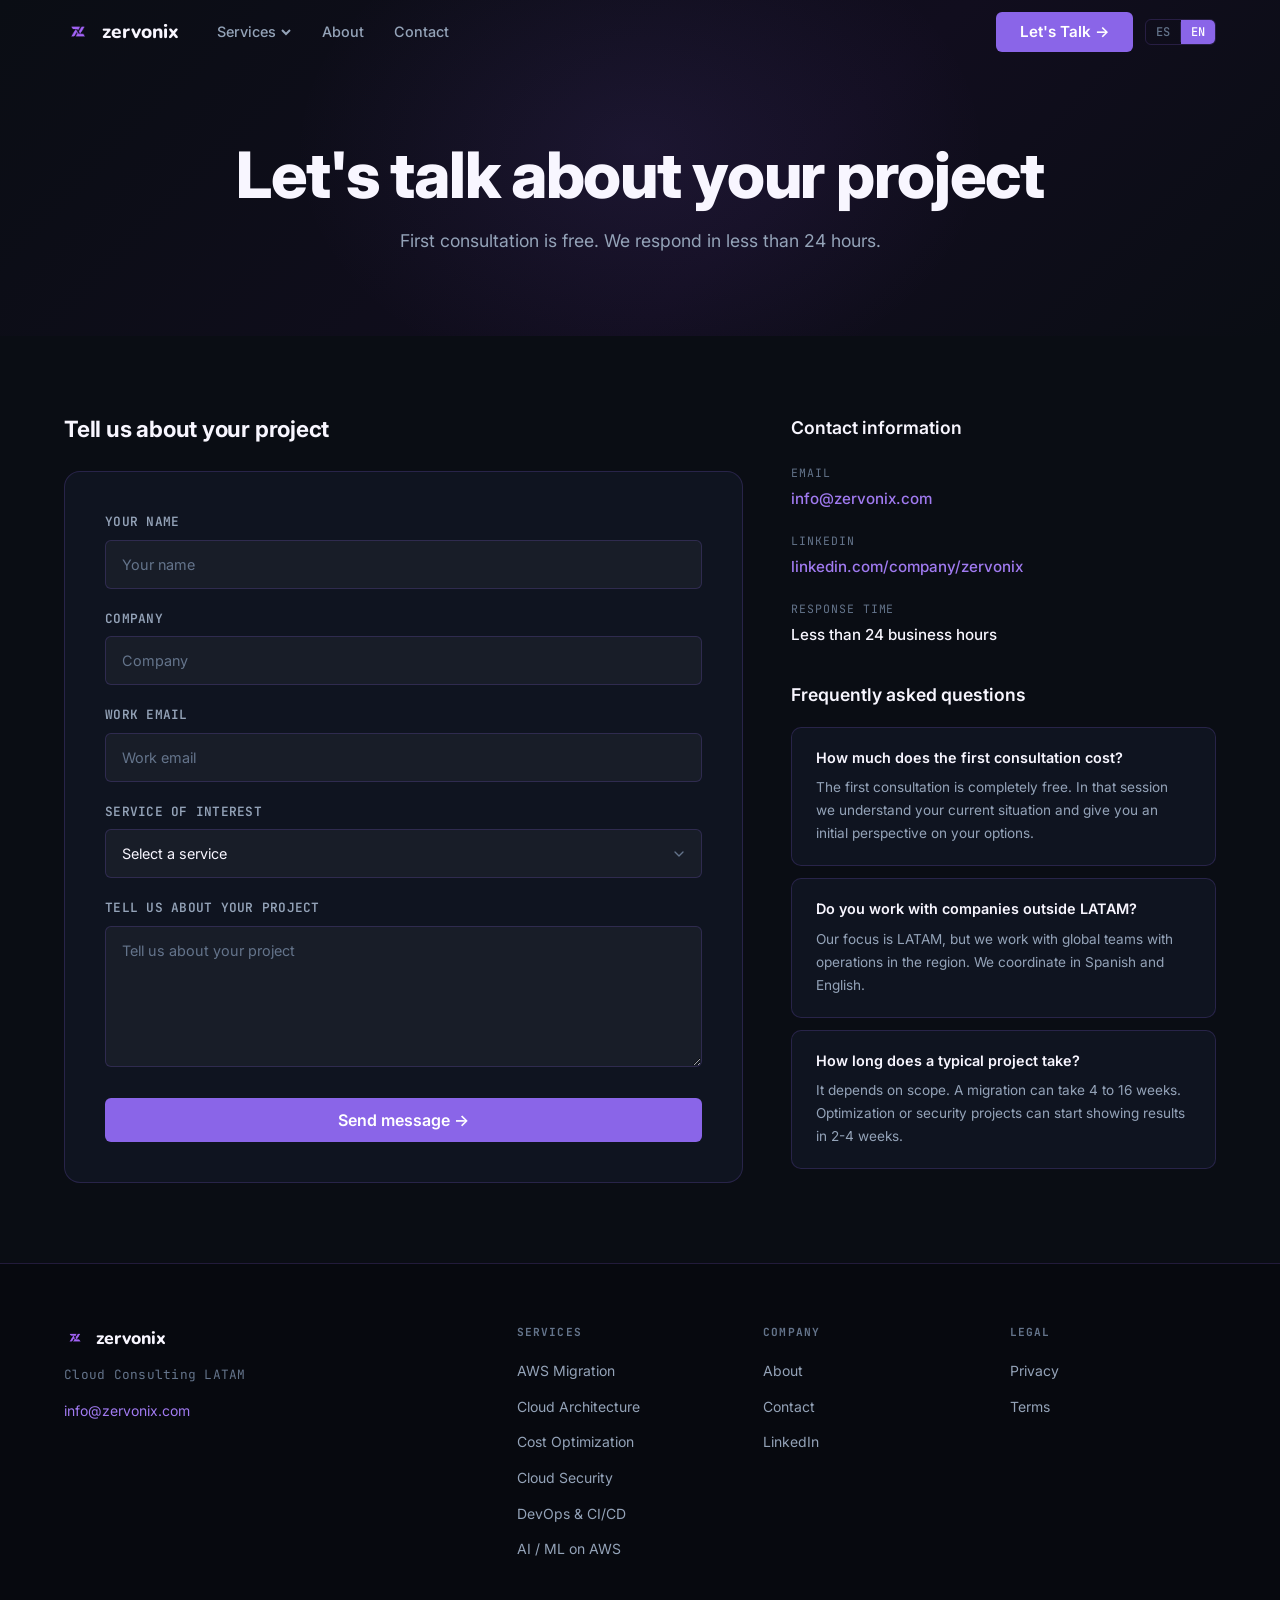
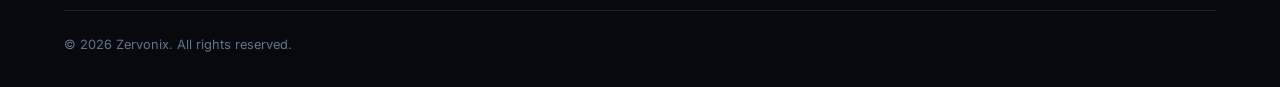
==== contacto.html @ 80748405 "feat: initial commit — Zervonix Website v1 Full static site for zervonix.com: - index.html: homepage" ====
<!DOCTYPE html>
<html lang="es">
<head>
  <meta charset="UTF-8">
  <meta name="viewport" content="width=device-width, initial-scale=1.0">
  <meta name="description" content="Contáctanos — Zervonix Cloud Consulting LATAM. Primera consulta sin costo.">
  <title>Contacto — Zervonix Cloud Consulting</title>
  <link rel="icon" href="assets/logo-icon.png" type="image/png">
  <link rel="preconnect" href="https://fonts.googleapis.com">
  <link rel="preconnect" href="https://fonts.gstatic.com" crossorigin>
  <link href="https://fonts.googleapis.com/css2?family=Inter:wght@400;500;600&family=Nunito:wght@700;800&family=JetBrains+Mono:wght@400;500&display=swap" rel="stylesheet">
  <link rel="stylesheet" href="css/styles.css">
  <link rel="stylesheet" href="css/components.css">
</head>
<body>

<!-- ============ NAV ============ -->
<nav class="nav" role="navigation" aria-label="Main navigation">
  <div class="nav__inner">
    <a href="index.html" class="nav__logo">
      <img src="assets/logo-mark.png" alt="Zervonix" width="28" height="28">
      <span style="font-family:'Nunito',sans-serif;font-weight:800">zervonix</span>
    </a>
    <ul class="nav__links" role="list">
      <li class="nav__dropdown">
        <button class="nav__link" id="nav-services-btn" aria-expanded="false" aria-haspopup="true">
          <span data-i18n="nav.services">Servicios</span>
          <svg width="12" height="12" viewBox="0 0 12 12" fill="none" stroke="currentColor" stroke-width="2"><polyline points="2,4 6,8 10,4"/></svg>
        </button>
        <div class="nav__dropdown-menu" role="menu">
          <a href="servicios/aws-migration.html" class="nav__dropdown-item nav__dropdown-item--active" role="menuitem" data-i18n="nav.migration">Migración AWS</a>
          <span class="nav__dropdown-item" role="menuitem"><span data-i18n="nav.architecture">Arquitectura Cloud</span><span class="soon" data-i18n="nav.coming_soon">(Próximamente)</span></span>
          <span class="nav__dropdown-item" role="menuitem"><span data-i18n="nav.costs">Optimización de Costos</span><span class="soon" data-i18n="nav.coming_soon">(Próximamente)</span></span>
          <span class="nav__dropdown-item" role="menuitem"><span data-i18n="nav.security">Seguridad Cloud</span><span class="soon" data-i18n="nav.coming_soon">(Próximamente)</span></span>
          <span class="nav__dropdown-item" role="menuitem"><span data-i18n="nav.devops">DevOps &amp; CI/CD</span><span class="soon" data-i18n="nav.coming_soon">(Próximamente)</span></span>
          <span class="nav__dropdown-item" role="menuitem"><span data-i18n="nav.aiml">AI / ML en AWS</span><span class="soon" data-i18n="nav.coming_soon">(Próximamente)</span></span>
        </div>
      </li>
      <li><a href="nosotros.html" class="nav__link" data-i18n="nav.about">Nosotros</a></li>
      <li><a href="contacto.html" class="nav__link" data-i18n="nav.contact">Contacto</a></li>
    </ul>
    <div class="nav__actions">
      <a href="contacto.html" class="btn btn--primary" data-i18n="nav.cta">Hablemos →</a>
      <div class="lang-toggle" role="group" aria-label="Language selector">
        <button class="lang-toggle__btn active" data-lang="es">ES</button>
        <span class="lang-toggle__sep" aria-hidden="true"></span>
        <button class="lang-toggle__btn" data-lang="en">EN</button>
      </div>
    </div>
    <button class="hamburger" id="hamburger" aria-label="Toggle menu" aria-expanded="false">
      <span></span><span></span><span></span>
    </button>
  </div>
</nav>
<div class="mobile-menu" id="mobile-menu">
  <a href="servicios/aws-migration.html" class="mobile-menu__link" data-i18n="nav.migration">Migración AWS</a>
  <a href="nosotros.html" class="mobile-menu__link" data-i18n="nav.about">Nosotros</a>
  <a href="contacto.html" class="mobile-menu__link" data-i18n="nav.contact">Contacto</a>
  <div class="mobile-menu__actions">
    <a href="contacto.html" class="btn btn--primary" style="text-align:center" data-i18n="nav.cta">Hablemos →</a>
    <div class="lang-toggle" style="justify-content:center">
      <button class="lang-toggle__btn active" data-lang="es">ES</button>
      <span class="lang-toggle__sep" aria-hidden="true"></span>
      <button class="lang-toggle__btn" data-lang="en">EN</button>
    </div>
  </div>
</div>

<!-- ============ PAGE HERO ============ -->
<section class="page-hero">
  <div class="container">
    <div class="page-hero__content">
      <h1 class="page-hero__title" data-i18n="contact.hero.title">Hablemos de tu proyecto</h1>
      <p class="page-hero__subtitle" data-i18n="contact.hero.subtitle">Primera consulta sin costo. Respondemos en menos de 24 horas.</p>
    </div>
  </div>
</section>

<!-- ============ CONTACT CONTENT ============ -->
<section class="section">
  <div class="container">
    <div class="contact-layout">

      <!-- LEFT: Form -->
      <div>
        <h2 style="margin-bottom:28px;font-size:1.4rem;color:var(--color-white)" data-i18n="contact.form.title">Cuéntanos sobre tu proyecto</h2>
        <div class="contact-form">
          <form
            id="contact-form"
            action="https://docs.google.com/forms/d/e/1FAIpQLSenU-XcBxEAwx9hCTE74_vYpG75WCn6eFGziW5wQEtTH52jBA/formResponse"
            method="POST"
            target="hidden_iframe"
          >
            <div class="form-group">
              <label class="form-label" for="f-name" data-i18n="contact.form.name">Tu nombre</label>
              <input
                class="form-input"
                type="text"
                id="f-name"
                name="entry.119848539"
                required
                data-i18n-placeholder="contact.form.name"
                placeholder="Tu nombre"
              >
            </div>
            <div class="form-group">
              <label class="form-label" for="f-company" data-i18n="contact.form.company">Empresa</label>
              <input
                class="form-input"
                type="text"
                id="f-company"
                name="entry.564967017"
                data-i18n-placeholder="contact.form.company"
                placeholder="Empresa"
              >
            </div>
            <div class="form-group">
              <label class="form-label" for="f-email" data-i18n="contact.form.email">Email corporativo</label>
              <input
                class="form-input"
                type="email"
                id="f-email"
                name="entry.685088315"
                required
                data-i18n-placeholder="contact.form.email"
                placeholder="Email corporativo"
              >
            </div>
            <div class="form-group">
              <label class="form-label" for="f-service" data-i18n="contact.form.service">Servicio de interés</label>
              <select class="form-select" id="f-service" name="entry.1010782603">
                <option value="" data-i18n="contact.form.service_default">Selecciona un servicio</option>
                <option value="Migración AWS" data-i18n="nav.migration">Migración AWS</option>
                <option value="Arquitectura Cloud" data-i18n="nav.architecture">Arquitectura Cloud</option>
                <option value="Optimización de Costos" data-i18n="nav.costs">Optimización de Costos</option>
                <option value="Seguridad Cloud" data-i18n="nav.security">Seguridad Cloud</option>
                <option value="DevOps &amp; CI/CD" data-i18n="nav.devops">DevOps &amp; CI/CD</option>
                <option value="AI / ML en AWS" data-i18n="nav.aiml">AI / ML en AWS</option>
              </select>
            </div>
            <div class="form-group">
              <label class="form-label" for="f-message" data-i18n="contact.form.message">Mensaje</label>
              <textarea
                class="form-textarea"
                id="f-message"
                name="entry.1548930549"
                rows="5"
                data-i18n-placeholder="contact.form.message"
                placeholder="Cuéntanos sobre tu proyecto"
              ></textarea>
            </div>
            <button type="submit" class="btn btn--primary form-submit" data-i18n="contact.form.submit">
              Enviar mensaje →
            </button>
          </form>
          <div class="form-success" id="form-success" data-i18n="contact.form.success">
            ¡Mensaje enviado! Te contactamos pronto.
          </div>
          <iframe name="hidden_iframe" style="display:none" title="Form submission target"></iframe>
        </div>
      </div>

      <!-- RIGHT: Info + FAQ -->
      <div class="contact-info">
        <div>
          <h3 style="font-size:1.1rem;color:var(--color-white);margin-bottom:24px" data-i18n="contact.info.title">Información de contacto</h3>
          <div class="contact-info__item">
            <span class="contact-info__label" data-i18n="contact.info.email_label">Email</span>
            <a href="mailto:info@zervonix.com" class="contact-info__value" style="color:var(--color-purple-bright)">info@zervonix.com</a>
          </div>
          <div class="contact-info__item" style="margin-top:20px">
            <span class="contact-info__label" data-i18n="contact.info.linkedin_label">LinkedIn</span>
            <a href="https://linkedin.com/company/zervonix" target="_blank" rel="noopener noreferrer" class="contact-info__value" style="color:var(--color-purple-bright)">linkedin.com/company/zervonix</a>
          </div>
          <div class="contact-info__item" style="margin-top:20px">
            <span class="contact-info__label" data-i18n="contact.info.hours_label">Tiempo de respuesta</span>
            <span class="contact-info__value" data-i18n="contact.info.hours_val">Menos de 24 horas hábiles</span>
          </div>
        </div>

        <!-- FAQ -->
        <div>
          <h3 style="font-size:1.1rem;color:var(--color-white);margin-bottom:20px" data-i18n="contact.faq.title">Preguntas frecuentes</h3>
          <div class="faq-list">
            <div class="faq-item">
              <div class="faq-item__q" data-i18n="contact.faq.q1">¿Cuánto cuesta la primera consulta?</div>
              <div class="faq-item__a" data-i18n="contact.faq.a1">La primera consulta es completamente sin costo. En esa sesión entendemos tu situación actual y te damos una perspectiva inicial de qué opciones tienes.</div>
            </div>
            <div class="faq-item">
              <div class="faq-item__q" data-i18n="contact.faq.q2">¿Trabajan con empresas fuera de LATAM?</div>
              <div class="faq-item__a" data-i18n="contact.faq.a2">Nuestro foco es LATAM, pero trabajamos con equipos globales que tienen operaciones en la región. Coordinamos en español e inglés.</div>
            </div>
            <div class="faq-item">
              <div class="faq-item__q" data-i18n="contact.faq.q3">¿Cuánto dura un proyecto típico?</div>
              <div class="faq-item__a" data-i18n="contact.faq.a3">Depende del alcance. Una migración puede durar de 4 a 16 semanas. Proyectos de optimización o seguridad pueden comenzar a mostrar resultados en 2-4 semanas.</div>
            </div>
          </div>
        </div>
      </div>

    </div>
  </div>
</section>

<!-- ============ FOOTER ============ -->
<footer class="footer">
  <div class="container">
    <div class="footer__inner">
      <div>
        <div class="footer__brand-logo">
          <img src="assets/logo-mark.png" alt="Zervonix" width="24" height="24">
          <span style="font-family:'Nunito',sans-serif;font-weight:800">zervonix</span>
        </div>
        <p class="footer__tagline" data-i18n="footer.tagline">Cloud Consulting LATAM</p>
        <a href="mailto:info@zervonix.com" class="footer__email">info@zervonix.com</a>
      </div>
      <div>
        <div class="footer__col-title" data-i18n="footer.services_col">Servicios</div>
        <ul class="footer__links">
          <li><a href="servicios/aws-migration.html" class="footer__link" data-i18n="nav.migration">Migración AWS</a></li>
          <li><a href="contacto.html" class="footer__link" data-i18n="nav.architecture">Arquitectura Cloud</a></li>
          <li><a href="contacto.html" class="footer__link" data-i18n="nav.costs">Optimización de Costos</a></li>
          <li><a href="contacto.html" class="footer__link" data-i18n="nav.security">Seguridad Cloud</a></li>
          <li><a href="contacto.html" class="footer__link" data-i18n="nav.devops">DevOps &amp; CI/CD</a></li>
          <li><a href="contacto.html" class="footer__link" data-i18n="nav.aiml">AI / ML en AWS</a></li>
        </ul>
      </div>
      <div>
        <div class="footer__col-title" data-i18n="footer.company_col">Compañía</div>
        <ul class="footer__links">
          <li><a href="nosotros.html" class="footer__link" data-i18n="footer.about">Nosotros</a></li>
          <li><a href="contacto.html" class="footer__link" data-i18n="footer.contact">Contacto</a></li>
          <li><a href="https://linkedin.com/company/zervonix" class="footer__link" target="_blank" rel="noopener noreferrer" data-i18n="footer.linkedin">LinkedIn</a></li>
        </ul>
      </div>
      <div>
        <div class="footer__col-title" data-i18n="footer.legal_col">Legal</div>
        <ul class="footer__links">
          <li><a href="#" class="footer__link" data-i18n="footer.privacy">Privacidad</a></li>
          <li><a href="#" class="footer__link" data-i18n="footer.terms">Términos</a></li>
        </ul>
      </div>
    </div>
    <div class="footer__bottom">
      <span class="footer__copyright" data-i18n="footer.copyright">© 2026 Zervonix. Todos los derechos reservados.</span>
    </div>
  </div>
</footer>

<script src="js/main.js"></script>
</body>
</html>
---- css/styles.css ----
/* ============================================================
   ZERVONIX — Design System
   styles.css: Variables, reset, base typography, layout utilities
   ============================================================ */

/* ============================================================
   CSS CUSTOM PROPERTIES
   ============================================================ */
:root {
  /* Colors */
  --color-bg:           #0a0d14;
  --color-bg-elevated:  #0d1117;
  --color-bg-card:      #0f1420;
  --color-purple:       #8A65E8;
  --color-purple-bright:#A07AF0;
  --color-purple-dark:  #7250D4;
  --color-aws:          #FF9900;
  --color-white:        #F8F6FF;
  --color-text-secondary: #94a3b8;
  --color-text-muted:   #64748b;
  --color-border:       rgba(138, 101, 232, 0.2);

  /* Typography */
  --font-sans:  'Inter', system-ui, -apple-system, sans-serif;
  --font-brand: 'Nunito', sans-serif;
  --font-mono:  'JetBrains Mono', 'Fira Code', monospace;

  /* Spacing */
  --container-max: 1200px;
  --container-pad: 24px;
  --section-py-desktop: 80px;
  --section-py-mobile:  48px;
  --card-gap: 20px;

  /* Transitions */
  --transition-fast: 0.15s ease;
  --transition-base: 0.2s ease;
  --transition-slow: 0.3s ease;

  /* Radii */
  --radius-sm:  6px;
  --radius-md:  10px;
  --radius-lg:  12px;
  --radius-xl:  16px;
}

/* ============================================================
   RESET
   ============================================================ */
*, *::before, *::after {
  box-sizing: border-box;
  margin: 0;
  padding: 0;
}

html {
  scroll-behavior: smooth;
  -webkit-text-size-adjust: 100%;
}

body {
  font-family: var(--font-sans);
  background-color: var(--color-bg);
  color: var(--color-white);
  line-height: 1.6;
  -webkit-font-smoothing: antialiased;
  -moz-osx-font-smoothing: grayscale;
}

img, picture, video, canvas, svg {
  display: block;
  max-width: 100%;
}

input, button, textarea, select {
  font: inherit;
}

p, h1, h2, h3, h4, h5, h6 {
  overflow-wrap: break-word;
}

a {
  color: inherit;
  text-decoration: none;
}

ul, ol {
  list-style: none;
}

button {
  cursor: pointer;
  border: none;
  background: none;
}

/* ============================================================
   BASE TYPOGRAPHY
   ============================================================ */
h1 {
  font-size: clamp(2.5rem, 5vw, 4rem);
  font-weight: 800;
  line-height: 1.1;
  letter-spacing: -0.02em;
}

h2 {
  font-size: clamp(1.75rem, 3vw, 2.5rem);
  font-weight: 700;
  line-height: 1.2;
  letter-spacing: -0.01em;
}

h3 {
  font-size: 1.25rem;
  font-weight: 600;
  line-height: 1.35;
}

h4 {
  font-size: 1.05rem;
  font-weight: 600;
  line-height: 1.4;
}

p {
  line-height: 1.7;
  color: var(--color-text-secondary);
}

code, pre {
  font-family: var(--font-mono);
  font-size: 0.875em;
}

/* ============================================================
   LAYOUT UTILITIES
   ============================================================ */
.container {
  max-width: var(--container-max);
  margin: 0 auto;
  padding: 0 var(--container-pad);
  width: 100%;
}

.section {
  padding: var(--section-py-desktop) 0;
}

.section--elevated {
  background-color: var(--color-bg-elevated);
}

.section__header {
  text-align: center;
  margin-bottom: 48px;
}

.section__title {
  color: var(--color-white);
  margin-bottom: 12px;
}

.section__subtitle {
  color: var(--color-text-secondary);
  font-size: 1.05rem;
  max-width: 540px;
  margin: 0 auto;
}

/* ============================================================
   BUTTONS
   ============================================================ */
.btn {
  display: inline-flex;
  align-items: center;
  justify-content: center;
  gap: 8px;
  padding: 12px 24px;
  border-radius: var(--radius-sm);
  font-weight: 600;
  font-size: 0.95rem;
  cursor: pointer;
  border: none;
  transition: all var(--transition-base);
  text-decoration: none;
  white-space: nowrap;
  line-height: 1;
}

.btn--primary {
  background: var(--color-purple);
  color: #ffffff;
}

.btn--primary:hover {
  background: var(--color-purple-bright);
  transform: translateY(-2px);
  box-shadow: 0 8px 24px rgba(138, 101, 232, 0.35);
}

.btn--primary:active {
  transform: translateY(0);
  background: var(--color-purple-dark);
}

.btn--outline {
  background: transparent;
  color: var(--color-purple-bright);
  border: 1.5px solid var(--color-purple);
}

.btn--outline:hover {
  background: rgba(138, 101, 232, 0.12);
  border-color: var(--color-purple-bright);
}

.btn--large {
  padding: 16px 32px;
  font-size: 1rem;
  border-radius: 8px;
}

/* ============================================================
   BADGES / PILLS
   ============================================================ */
.badge {
  display: inline-flex;
  align-items: center;
  gap: 6px;
  padding: 6px 14px;
  border-radius: 100px;
  font-family: var(--font-mono);
  font-size: 0.78rem;
  font-weight: 500;
  letter-spacing: 0.04em;
  border: 1px solid var(--color-border);
  color: var(--color-purple-bright);
  background: rgba(138, 101, 232, 0.08);
}

.badge--aws {
  border-color: rgba(255, 153, 0, 0.4);
  color: var(--color-aws);
  background: rgba(255, 153, 0, 0.08);
}

/* ============================================================
   RESPONSIVE BASE
   ============================================================ */
@media (max-width: 640px) {
  :root {
    --section-py-desktop: 48px;
    --container-pad: 16px;
  }

  .section__header {
    margin-bottom: 32px;
  }
}
---- css/components.css ----
/* ============================================================
   ZERVONIX — Components
   components.css: Nav, Hero, Stats, Cards, Footer, etc.
   ============================================================ */

/* ============================================================
   NAV
   ============================================================ */
.nav {
  position: fixed;
  top: 0;
  left: 0;
  right: 0;
  z-index: 100;
  height: 64px;
  display: flex;
  align-items: center;
  transition: background var(--transition-slow), box-shadow var(--transition-slow);
}

.nav.nav--scrolled {
  background: rgba(10, 13, 20, 0.92);
  backdrop-filter: blur(12px);
  -webkit-backdrop-filter: blur(12px);
  box-shadow: 0 1px 0 rgba(138, 101, 232, 0.15);
}

.nav__inner {
  max-width: var(--container-max);
  margin: 0 auto;
  padding: 0 var(--container-pad);
  width: 100%;
  display: flex;
  align-items: center;
  gap: 8px;
}

.nav__logo {
  display: flex;
  align-items: center;
  gap: 10px;
  font-family: var(--font-brand);
  font-weight: 800;
  font-size: 1.2rem;
  color: var(--color-white);
  text-decoration: none;
  flex-shrink: 0;
  margin-right: 16px;
}

.nav__logo img {
  width: 28px;
  height: 28px;
  object-fit: contain;
}

.nav__links {
  display: flex;
  align-items: center;
  gap: 2px;
  list-style: none;
  margin: 0;
  padding: 0;
}

.nav__link {
  display: flex;
  align-items: center;
  gap: 4px;
  padding: 8px 14px;
  border-radius: var(--radius-sm);
  color: var(--color-text-secondary);
  font-size: 0.9rem;
  font-weight: 500;
  transition: color var(--transition-fast), background var(--transition-fast);
  cursor: pointer;
  background: none;
  border: none;
  font-family: var(--font-sans);
  white-space: nowrap;
}

.nav__link:hover {
  color: var(--color-white);
  background: rgba(255, 255, 255, 0.05);
}

.nav__actions {
  display: flex;
  align-items: center;
  gap: 12px;
  margin-left: auto;
}

/* Dropdown */
.nav__dropdown {
  position: relative;
}

.nav__dropdown-menu {
  position: absolute;
  top: calc(100% + 8px);
  left: 0;
  background: #131929;
  border: 1px solid var(--color-border);
  border-radius: var(--radius-md);
  padding: 6px;
  min-width: 230px;
  opacity: 0;
  visibility: hidden;
  transform: translateY(-8px);
  transition: all var(--transition-base);
  box-shadow: 0 16px 48px rgba(0, 0, 0, 0.5);
  z-index: 10;
}

.nav__dropdown.open .nav__dropdown-menu {
  opacity: 1;
  visibility: visible;
  transform: translateY(0);
}

.nav__dropdown-item {
  display: flex;
  align-items: center;
  justify-content: space-between;
  padding: 10px 12px;
  border-radius: var(--radius-sm);
  font-size: 0.875rem;
  color: var(--color-text-secondary);
  transition: all var(--transition-fast);
  text-decoration: none;
  cursor: default;
}

a.nav__dropdown-item {
  cursor: pointer;
}

a.nav__dropdown-item:hover,
.nav__dropdown-item.nav__dropdown-item--active {
  background: rgba(138, 101, 232, 0.1);
  color: var(--color-white);
}

.nav__dropdown-item .soon {
  font-size: 0.68rem;
  color: var(--color-text-muted);
  font-family: var(--font-mono);
  background: rgba(255, 255, 255, 0.05);
  padding: 2px 6px;
  border-radius: 4px;
  flex-shrink: 0;
}

/* Lang toggle */
.lang-toggle {
  display: flex;
  align-items: center;
  border: 1px solid var(--color-border);
  border-radius: var(--radius-sm);
  overflow: hidden;
  flex-shrink: 0;
}

.lang-toggle__btn {
  padding: 6px 10px;
  background: none;
  border: none;
  color: var(--color-text-muted);
  cursor: pointer;
  font-family: var(--font-mono);
  font-size: 0.75rem;
  font-weight: 500;
  transition: all var(--transition-fast);
  line-height: 1;
}

.lang-toggle__btn.active {
  background: var(--color-purple);
  color: #ffffff;
}

.lang-toggle__btn:not(.active):hover {
  color: var(--color-white);
  background: rgba(138, 101, 232, 0.1);
}

.lang-toggle__sep {
  width: 1px;
  height: 20px;
  background: var(--color-border);
  flex-shrink: 0;
}

/* Hamburger */
.hamburger {
  display: none;
  flex-direction: column;
  gap: 5px;
  background: none;
  border: none;
  cursor: pointer;
  padding: 8px;
  margin-left: auto;
}

.hamburger span {
  display: block;
  width: 22px;
  height: 2px;
  background: var(--color-white);
  border-radius: 2px;
  transition: all 0.25s ease;
  transform-origin: center;
}

.hamburger.open span:nth-child(1) { transform: translateY(7px) rotate(45deg); }
.hamburger.open span:nth-child(2) { opacity: 0; transform: scaleX(0); }
.hamburger.open span:nth-child(3) { transform: translateY(-7px) rotate(-45deg); }

/* Mobile menu */
.mobile-menu {
  display: none;
  position: fixed;
  top: 64px;
  left: 0;
  right: 0;
  background: rgba(10, 13, 20, 0.97);
  backdrop-filter: blur(16px);
  -webkit-backdrop-filter: blur(16px);
  padding: 16px 24px 32px;
  border-bottom: 1px solid var(--color-border);
  z-index: 99;
  flex-direction: column;
  gap: 2px;
}

.mobile-menu.open {
  display: flex;
}

.mobile-menu__link {
  display: block;
  padding: 14px 8px;
  color: var(--color-text-secondary);
  font-size: 1rem;
  font-weight: 500;
  border-bottom: 1px solid rgba(138, 101, 232, 0.08);
  transition: color var(--transition-fast);
  text-decoration: none;
}

.mobile-menu__link:last-of-type {
  border-bottom: none;
}

.mobile-menu__link:hover {
  color: var(--color-white);
}

.mobile-menu__actions {
  display: flex;
  flex-direction: column;
  gap: 12px;
  margin-top: 16px;
}

@media (max-width: 900px) {
  .nav__links { display: none; }
  .nav__actions .btn { display: none; }
  .nav__actions .lang-toggle { display: none; }
  .hamburger { display: flex; }
}

/* ============================================================
   HERO
   ============================================================ */
.hero {
  min-height: 100vh;
  display: flex;
  align-items: center;
  background: linear-gradient(135deg, #0a0d14 0%, #110d1e 60%, #0a0d14 100%);
  position: relative;
  overflow: hidden;
  padding: 120px 0 80px;
}

.hero::before {
  content: '';
  position: absolute;
  top: -20%;
  right: -5%;
  width: 640px;
  height: 640px;
  background: radial-gradient(circle, rgba(138, 101, 232, 0.12) 0%, transparent 70%);
  pointer-events: none;
}

.hero::after {
  content: '';
  position: absolute;
  bottom: -10%;
  left: 10%;
  width: 400px;
  height: 400px;
  background: radial-gradient(circle, rgba(138, 101, 232, 0.06) 0%, transparent 70%);
  pointer-events: none;
}

.hero__content {
  max-width: 720px;
  position: relative;
  z-index: 1;
}

.hero__badge {
  margin-bottom: 24px;
}

.hero__title {
  margin-bottom: 16px;
  background: linear-gradient(135deg, #ffffff 0%, #c4b5fd 100%);
  -webkit-background-clip: text;
  -webkit-text-fill-color: transparent;
  background-clip: text;
}

.hero__subtitle {
  font-size: 1.3rem;
  color: var(--color-purple-bright);
  font-weight: 500;
  margin-bottom: 16px;
  line-height: 1.4;
}

.hero__desc {
  font-size: 1.05rem;
  color: var(--color-text-secondary);
  margin-bottom: 40px;
  max-width: 580px;
  line-height: 1.8;
}

.hero__actions {
  display: flex;
  gap: 14px;
  flex-wrap: wrap;
  align-items: center;
}

/* ============================================================
   STATS BAR
   ============================================================ */
.stats-bar {
  background: var(--color-bg-elevated);
  border-top: 1px solid var(--color-border);
  border-bottom: 1px solid var(--color-border);
  padding: 40px 0;
}

.stats-bar__grid {
  display: grid;
  grid-template-columns: repeat(4, 1fr);
}

.stats-bar__item {
  text-align: center;
  padding: 16px 24px;
  border-right: 1px solid var(--color-border);
}

.stats-bar__item:last-child {
  border-right: none;
}

.stats-bar__value {
  font-size: 2.5rem;
  font-weight: 800;
  color: var(--color-purple-bright);
  line-height: 1;
  margin-bottom: 8px;
  font-family: var(--font-brand);
}

.stats-bar__label {
  font-size: 0.82rem;
  color: var(--color-text-muted);
  font-weight: 500;
  letter-spacing: 0.03em;
  text-transform: uppercase;
}

@media (max-width: 640px) {
  .stats-bar__grid {
    grid-template-columns: repeat(2, 1fr);
  }
  .stats-bar__item:nth-child(2) { border-right: none; }
  .stats-bar__item:nth-child(3) { border-top: 1px solid var(--color-border); }
  .stats-bar__item:nth-child(4) { border-top: 1px solid var(--color-border); border-right: none; }
}

/* ============================================================
   CHALLENGE PANEL
   ============================================================ */
.challenge__grid {
  display: grid;
  grid-template-columns: 1fr 1fr;
  gap: 12px;
  margin-bottom: 24px;
}

.challenge__option {
  display: flex;
  align-items: center;
  gap: 12px;
  padding: 16px 20px;
  border-radius: var(--radius-md);
  border: 1px solid var(--color-border);
  background: var(--color-bg-card);
  cursor: pointer;
  transition: all var(--transition-base);
  font-size: 0.9rem;
  color: var(--color-text-secondary);
  user-select: none;
  -webkit-user-select: none;
}

.challenge__option:hover {
  border-color: rgba(138, 101, 232, 0.45);
  color: var(--color-white);
  background: rgba(138, 101, 232, 0.06);
}

.challenge__option.active {
  border-color: var(--color-purple);
  background: rgba(138, 101, 232, 0.12);
  color: var(--color-white);
  box-shadow: 0 0 0 1px rgba(138, 101, 232, 0.25);
}

.challenge__option-icon {
  font-size: 1.4rem;
  flex-shrink: 0;
  line-height: 1;
}

.challenge__description {
  background: var(--color-bg-card);
  border: 1px solid var(--color-border);
  border-radius: var(--radius-lg);
  padding: 28px 32px;
  min-height: 96px;
  transition: all var(--transition-slow);
  animation: fadeIn 0.25s ease;
}

.challenge__description p {
  color: var(--color-text-secondary);
  line-height: 1.8;
  margin-bottom: 16px;
  font-size: 0.95rem;
}

.challenge__description a {
  color: var(--color-purple-bright);
  font-weight: 600;
  font-size: 0.9rem;
  transition: color var(--transition-fast);
}

.challenge__description a:hover {
  color: var(--color-white);
  text-decoration: underline;
}

@keyframes fadeIn {
  from { opacity: 0; transform: translateY(4px); }
  to   { opacity: 1; transform: translateY(0); }
}

@media (max-width: 640px) {
  .challenge__grid { grid-template-columns: 1fr; }
  .challenge__description { padding: 20px; }
}

/* ============================================================
   SERVICE CARDS
   ============================================================ */
.services__grid {
  display: grid;
  grid-template-columns: repeat(3, 1fr);
  gap: var(--card-gap);
}

.service-card {
  background: var(--color-bg-card);
  border: 1px solid var(--color-border);
  border-radius: var(--radius-lg);
  padding: 28px;
  transition: all var(--transition-base);
  display: flex;
  flex-direction: column;
}

.service-card:hover {
  border-color: rgba(138, 101, 232, 0.45);
  transform: translateY(-4px);
  box-shadow: 0 12px 32px rgba(0, 0, 0, 0.35);
}

.service-card__icon {
  font-size: 2rem;
  margin-bottom: 16px;
  line-height: 1;
}

.service-card__title {
  font-size: 1.05rem;
  font-weight: 700;
  color: var(--color-white);
  margin-bottom: 8px;
}

.service-card__desc {
  font-size: 0.875rem;
  color: var(--color-text-secondary);
  line-height: 1.7;
  flex: 1;
  margin-bottom: 20px;
}

.service-card__link {
  font-size: 0.875rem;
  color: var(--color-purple-bright);
  font-weight: 600;
  display: inline-flex;
  align-items: center;
  gap: 4px;
  transition: gap var(--transition-fast), color var(--transition-fast);
  text-decoration: none;
}

.service-card:hover .service-card__link {
  gap: 8px;
}

.service-card--coming-soon {
  opacity: 0.6;
  pointer-events: none;
}

.service-card--coming-soon .service-card__link {
  color: var(--color-text-muted);
  cursor: default;
}

@media (max-width: 900px) {
  .services__grid { grid-template-columns: repeat(2, 1fr); }
}
@media (max-width: 640px) {
  .services__grid { grid-template-columns: 1fr; }
}

/* ============================================================
   AWS PARTNER
   ============================================================ */
.aws-partner {
  background: var(--color-bg-elevated);
  border-top: 1px solid var(--color-border);
  border-bottom: 1px solid var(--color-border);
}

.aws-partner__inner {
  display: flex;
  align-items: center;
  gap: 48px;
}

.aws-partner__badge {
  flex-shrink: 0;
  width: 120px;
  height: 120px;
  border: 2px solid rgba(255, 153, 0, 0.4);
  border-radius: var(--radius-lg);
  background: rgba(255, 153, 0, 0.06);
  display: flex;
  flex-direction: column;
  align-items: center;
  justify-content: center;
  gap: 6px;
  padding: 16px;
}

.aws-partner__badge-logo {
  font-size: 1.6rem;
  font-weight: 900;
  color: var(--color-aws);
  font-family: var(--font-brand);
  letter-spacing: -0.02em;
  line-height: 1;
}

.aws-partner__badge-sub {
  font-size: 0.6rem;
  color: var(--color-aws);
  font-family: var(--font-mono);
  text-align: center;
  line-height: 1.4;
  opacity: 0.85;
  text-transform: uppercase;
  letter-spacing: 0.04em;
}

.aws-partner__content h2 {
  color: var(--color-white);
  margin-bottom: 12px;
}

.aws-partner__content p {
  max-width: 520px;
  font-size: 0.95rem;
}

.aws-partner__certs {
  display: flex;
  flex-wrap: wrap;
  gap: 8px;
  margin-top: 20px;
}

.aws-cert-badge {
  display: inline-flex;
  align-items: center;
  gap: 6px;
  padding: 5px 12px;
  border-radius: var(--radius-sm);
  font-size: 0.78rem;
  font-family: var(--font-mono);
  color: var(--color-aws);
  background: rgba(255, 153, 0, 0.08);
  border: 1px solid rgba(255, 153, 0, 0.25);
}

@media (max-width: 640px) {
  .aws-partner__inner { flex-direction: column; align-items: flex-start; gap: 24px; }
  .aws-partner__badge { width: 80px; height: 80px; }
  .aws-partner__badge-logo { font-size: 1.2rem; }
}

/* ============================================================
   WHY ZERVONIX
   ============================================================ */
.why__grid {
  display: grid;
  grid-template-columns: repeat(3, 1fr);
  gap: 24px;
}

.why__item {
  padding: 32px;
  background: var(--color-bg-card);
  border: 1px solid var(--color-border);
  border-radius: var(--radius-lg);
  transition: border-color var(--transition-base);
}

.why__item:hover {
  border-color: rgba(138, 101, 232, 0.4);
}

.why__item-number {
  font-size: 0.7rem;
  font-family: var(--font-mono);
  color: var(--color-purple);
  font-weight: 700;
  letter-spacing: 0.1em;
  margin-bottom: 16px;
}

.why__item-title {
  font-size: 1.15rem;
  font-weight: 700;
  color: var(--color-white);
  margin-bottom: 10px;
}

.why__item-desc {
  font-size: 0.875rem;
  color: var(--color-text-secondary);
  line-height: 1.8;
}

@media (max-width: 900px) {
  .why__grid { grid-template-columns: 1fr; gap: 16px; }
  .why__item { padding: 24px; }
}

/* ============================================================
   TEAM CARDS
   ============================================================ */
.team__grid {
  display: grid;
  grid-template-columns: repeat(5, 1fr);
  gap: 16px;
}

.team-card {
  background: var(--color-bg-card);
  border: 1px solid var(--color-border);
  border-radius: var(--radius-lg);
  padding: 24px 16px;
  text-align: center;
  transition: all var(--transition-base);
}

.team-card:hover {
  border-color: rgba(138, 101, 232, 0.4);
  transform: translateY(-3px);
  box-shadow: 0 8px 24px rgba(0, 0, 0, 0.25);
}

.team-card__avatar {
  width: 64px;
  height: 64px;
  border-radius: 50%;
  background: linear-gradient(135deg, var(--color-purple-dark), var(--color-purple-bright));
  display: flex;
  align-items: center;
  justify-content: center;
  font-size: 1.5rem;
  font-weight: 800;
  color: #ffffff;
  margin: 0 auto 14px;
  font-family: var(--font-brand);
  flex-shrink: 0;
}

.team-card__name {
  font-size: 0.9rem;
  font-weight: 700;
  color: var(--color-white);
  margin-bottom: 4px;
}

.team-card__role {
  font-size: 0.75rem;
  color: var(--color-purple-bright);
  font-family: var(--font-mono);
  line-height: 1.5;
}

@media (max-width: 900px) {
  .team__grid { grid-template-columns: repeat(3, 1fr); }
}
@media (max-width: 640px) {
  .team__grid { grid-template-columns: repeat(2, 1fr); }
}

/* ============================================================
   CTA FINAL
   ============================================================ */
.cta-final {
  background: linear-gradient(135deg, #1a0f2e 0%, #0d1117 100%);
  border-top: 1px solid rgba(138, 101, 232, 0.2);
  border-bottom: 1px solid rgba(138, 101, 232, 0.2);
  text-align: center;
  padding: 96px 0;
  position: relative;
  overflow: hidden;
}

.cta-final::before {
  content: '';
  position: absolute;
  top: 50%;
  left: 50%;
  transform: translate(-50%, -50%);
  width: 500px;
  height: 300px;
  background: radial-gradient(ellipse, rgba(138, 101, 232, 0.08) 0%, transparent 70%);
  pointer-events: none;
}

.cta-final .container {
  position: relative;
  z-index: 1;
}

.cta-final__title {
  font-size: clamp(1.75rem, 3vw, 2.5rem);
  font-weight: 800;
  color: var(--color-white);
  margin-bottom: 12px;
}

.cta-final__subtitle {
  font-size: 1.1rem;
  color: var(--color-text-secondary);
  margin-bottom: 40px;
}

/* ============================================================
   FOOTER
   ============================================================ */
.footer {
  background: #07090f;
  padding: 60px 0 32px;
  border-top: 1px solid var(--color-border);
}

.footer__inner {
  display: grid;
  grid-template-columns: 2fr 1fr 1fr 1fr;
  gap: 40px;
  margin-bottom: 48px;
}

.footer__brand-logo {
  display: flex;
  align-items: center;
  gap: 10px;
  font-family: var(--font-brand);
  font-weight: 800;
  font-size: 1.1rem;
  color: var(--color-white);
  margin-bottom: 12px;
  text-decoration: none;
}

.footer__brand-logo img {
  width: 22px;
  height: 22px;
  object-fit: contain;
}

.footer__tagline {
  font-size: 0.8rem;
  color: var(--color-text-muted);
  margin-bottom: 12px;
  font-family: var(--font-mono);
  letter-spacing: 0.02em;
}

.footer__email {
  font-size: 0.875rem;
  color: var(--color-purple-bright);
  transition: color var(--transition-fast);
}

.footer__email:hover {
  color: var(--color-white);
}

.footer__col-title {
  font-size: 0.7rem;
  font-weight: 700;
  color: var(--color-text-muted);
  letter-spacing: 0.1em;
  text-transform: uppercase;
  margin-bottom: 16px;
  font-family: var(--font-mono);
}

.footer__links {
  list-style: none;
  display: flex;
  flex-direction: column;
  gap: 10px;
}

.footer__link {
  font-size: 0.875rem;
  color: var(--color-text-secondary);
  transition: color var(--transition-fast);
  text-decoration: none;
}

.footer__link:hover {
  color: var(--color-white);
}

.footer__bottom {
  border-top: 1px solid var(--color-border);
  padding-top: 24px;
  display: flex;
  align-items: center;
  justify-content: space-between;
}

.footer__copyright {
  font-size: 0.8rem;
  color: var(--color-text-muted);
}

@media (max-width: 900px) {
  .footer__inner { grid-template-columns: 1fr 1fr; gap: 32px; }
}
@media (max-width: 640px) {
  .footer__inner { grid-template-columns: 1fr; gap: 28px; }
  .footer__bottom { flex-direction: column; gap: 12px; text-align: center; }
}

/* ============================================================
   PAGE HERO (inner pages)
   ============================================================ */
.page-hero {
  background: linear-gradient(135deg, #0a0d14 0%, #110d1e 60%, #0a0d14 100%);
  padding: 140px 0 80px;
  text-align: center;
  position: relative;
  overflow: hidden;
}

.page-hero::before {
  content: '';
  position: absolute;
  top: -30%;
  left: 50%;
  transform: translateX(-50%);
  width: 700px;
  height: 500px;
  background: radial-gradient(ellipse, rgba(138, 101, 232, 0.1) 0%, transparent 70%);
  pointer-events: none;
}

.page-hero__content {
  position: relative;
  z-index: 1;
}

.page-hero__title {
  color: var(--color-white);
  margin-bottom: 16px;
}

.page-hero__subtitle {
  font-size: 1.1rem;
  color: var(--color-text-secondary);
  max-width: 540px;
  margin: 0 auto;
  line-height: 1.7;
}

/* ============================================================
   SERVICE PAGE HERO
   ============================================================ */
.service-page-hero {
  min-height: 55vh;
  display: flex;
  align-items: center;
  background: linear-gradient(135deg, #0a0d14 0%, #110d1e 60%, #0a0d14 100%);
  padding: 120px 0 80px;
  position: relative;
  overflow: hidden;
}

.service-page-hero::before {
  content: '';
  position: absolute;
  top: -20%;
  right: -5%;
  width: 500px;
  height: 500px;
  background: radial-gradient(circle, rgba(138, 101, 232, 0.1) 0%, transparent 70%);
  pointer-events: none;
}

.service-page-hero__content {
  max-width: 700px;
  position: relative;
  z-index: 1;
}

/* ============================================================
   BREADCRUMB
   ============================================================ */
.breadcrumb {
  display: flex;
  align-items: center;
  gap: 8px;
  font-size: 0.8rem;
  color: var(--color-text-muted);
  font-family: var(--font-mono);
  margin-bottom: 24px;
}

.breadcrumb a {
  color: var(--color-purple-bright);
  text-decoration: none;
  transition: color var(--transition-fast);
}

.breadcrumb a:hover {
  color: var(--color-white);
  text-decoration: underline;
}

.breadcrumb__sep {
  opacity: 0.4;
}

/* ============================================================
   INCLUDES LIST (service page)
   ============================================================ */
.includes-list {
  display: grid;
  grid-template-columns: repeat(2, 1fr);
  gap: 12px;
}

.includes-item {
  display: flex;
  align-items: flex-start;
  gap: 12px;
  padding: 16px 20px;
  background: var(--color-bg-card);
  border: 1px solid var(--color-border);
  border-radius: var(--radius-md);
  font-size: 0.875rem;
  color: var(--color-text-secondary);
  line-height: 1.6;
  transition: border-color var(--transition-fast);
}

.includes-item::before {
  content: '✓';
  color: var(--color-purple-bright);
  font-weight: 700;
  flex-shrink: 0;
  margin-top: 1px;
}

.includes-item:hover {
  border-color: rgba(138, 101, 232, 0.35);
}

@media (max-width: 640px) {
  .includes-list { grid-template-columns: 1fr; }
}

/* ============================================================
   PROCESS STEPS (service page)
   ============================================================ */
.process-steps {
  display: grid;
  grid-template-columns: repeat(4, 1fr);
  gap: 0;
  position: relative;
}

.process-steps::before {
  content: '';
  position: absolute;
  top: 32px;
  left: 48px;
  right: 48px;
  height: 2px;
  background: linear-gradient(90deg, var(--color-purple-dark), var(--color-purple-bright), var(--color-purple-dark));
  opacity: 0.3;
  pointer-events: none;
}

.process-step {
  text-align: center;
  padding: 0 20px;
  position: relative;
}

.process-step__num {
  width: 64px;
  height: 64px;
  border-radius: 50%;
  background: linear-gradient(135deg, var(--color-purple-dark), var(--color-purple-bright));
  display: flex;
  align-items: center;
  justify-content: center;
  font-size: 1.2rem;
  font-weight: 800;
  color: #ffffff;
  margin: 0 auto 20px;
  font-family: var(--font-brand);
  position: relative;
  z-index: 1;
  box-shadow: 0 4px 16px rgba(138, 101, 232, 0.4);
}

.process-step__title {
  font-size: 0.95rem;
  font-weight: 700;
  color: var(--color-white);
  margin-bottom: 8px;
}

.process-step__desc {
  font-size: 0.8rem;
  color: var(--color-text-secondary);
  line-height: 1.6;
}

@media (max-width: 900px) {
  .process-steps { grid-template-columns: repeat(2, 1fr); gap: 32px 16px; }
  .process-steps::before { display: none; }
}
@media (max-width: 640px) {
  .process-steps { grid-template-columns: 1fr; gap: 24px; }
}

/* ============================================================
   BENEFITS GRID (service page)
   ============================================================ */
.benefits-grid {
  display: grid;
  grid-template-columns: repeat(2, 1fr);
  gap: var(--card-gap);
}

.benefit-card {
  background: var(--color-bg-card);
  border: 1px solid var(--color-border);
  border-left: 3px solid var(--color-purple);
  border-radius: var(--radius-lg);
  padding: 28px;
  transition: border-color var(--transition-base);
}

.benefit-card:hover {
  border-color: rgba(138, 101, 232, 0.45);
  border-left-color: var(--color-purple-bright);
}

.benefit-card__metric {
  font-size: 2.2rem;
  font-weight: 800;
  color: var(--color-purple-bright);
  font-family: var(--font-brand);
  margin-bottom: 8px;
  line-height: 1;
}

.benefit-card__title {
  font-size: 1rem;
  font-weight: 700;
  color: var(--color-white);
  margin-bottom: 8px;
}

.benefit-card__desc {
  font-size: 0.85rem;
  color: var(--color-text-secondary);
  line-height: 1.7;
}

@media (max-width: 640px) {
  .benefits-grid { grid-template-columns: 1fr; }
}

/* ============================================================
   CONTACT FORM
   ============================================================ */
.contact-layout {
  display: grid;
  grid-template-columns: 1.6fr 1fr;
  gap: 48px;
  align-items: start;
}

.contact-form {
  background: var(--color-bg-card);
  border: 1px solid var(--color-border);
  border-radius: var(--radius-xl);
  padding: 40px;
}

.form-group {
  margin-bottom: 20px;
}

.form-label {
  display: block;
  font-size: 0.8rem;
  font-weight: 600;
  color: var(--color-text-secondary);
  margin-bottom: 7px;
  font-family: var(--font-mono);
  letter-spacing: 0.02em;
  text-transform: uppercase;
}

.form-input,
.form-select,
.form-textarea {
  width: 100%;
  padding: 12px 16px;
  background: rgba(255, 255, 255, 0.04);
  border: 1px solid var(--color-border);
  border-radius: var(--radius-sm);
  color: var(--color-white);
  font-size: 0.9rem;
  font-family: var(--font-sans);
  transition: border-color var(--transition-fast), box-shadow var(--transition-fast);
  outline: none;
}

.form-input:focus,
.form-select:focus,
.form-textarea:focus {
  border-color: var(--color-purple);
  box-shadow: 0 0 0 3px rgba(138, 101, 232, 0.12);
}

.form-input::placeholder,
.form-textarea::placeholder {
  color: var(--color-text-muted);
}

.form-select {
  appearance: none;
  -webkit-appearance: none;
  background-image: url("data:image/svg+xml,%3Csvg xmlns='http://www.w3.org/2000/svg' width='16' height='16' viewBox='0 0 24 24' fill='none' stroke='%2364748b' stroke-width='2' stroke-linecap='round' stroke-linejoin='round'%3E%3Cpolyline points='6 9 12 15 18 9'/%3E%3C/svg%3E");
  background-repeat: no-repeat;
  background-position: right 14px center;
  padding-right: 44px;
  cursor: pointer;
}

.form-select option {
  background: #131929;
  color: var(--color-white);
}

.form-textarea {
  resize: vertical;
  min-height: 120px;
  line-height: 1.6;
}

.form-submit {
  width: 100%;
  padding: 14px;
  font-size: 1rem;
  margin-top: 4px;
}

.form-success {
  display: none;
  text-align: center;
  padding: 20px 24px;
  background: rgba(16, 185, 129, 0.08);
  border: 1px solid rgba(16, 185, 129, 0.25);
  border-radius: var(--radius-md);
  color: #10b981;
  font-weight: 600;
  margin-top: 16px;
  font-size: 0.95rem;
}

.contact-info {
  display: flex;
  flex-direction: column;
  gap: 36px;
  position: sticky;
  top: 88px;
}

.contact-info__item {
  display: flex;
  flex-direction: column;
  gap: 5px;
}

.contact-info__label {
  font-size: 0.72rem;
  font-family: var(--font-mono);
  color: var(--color-text-muted);
  letter-spacing: 0.08em;
  text-transform: uppercase;
}

.contact-info__value {
  font-size: 0.95rem;
  color: var(--color-white);
  font-weight: 500;
}

.contact-info__value a {
  color: var(--color-purple-bright);
  text-decoration: none;
  transition: color var(--transition-fast);
}

.contact-info__value a:hover {
  color: var(--color-white);
  text-decoration: underline;
}

.faq-list {
  display: flex;
  flex-direction: column;
  gap: 12px;
}

.faq-item {
  background: var(--color-bg-card);
  border: 1px solid var(--color-border);
  border-radius: var(--radius-md);
  padding: 20px 24px;
  transition: border-color var(--transition-fast);
}

.faq-item:hover {
  border-color: rgba(138, 101, 232, 0.3);
}

.faq-item__q {
  font-weight: 600;
  color: var(--color-white);
  margin-bottom: 8px;
  font-size: 0.9rem;
  line-height: 1.4;
}

.faq-item__a {
  font-size: 0.85rem;
  color: var(--color-text-secondary);
  line-height: 1.7;
}

@media (max-width: 900px) {
  .contact-layout { grid-template-columns: 1fr; }
  .contact-form { padding: 28px 20px; }
  .contact-info { position: static; }
}

/* ============================================================
   NOSOTROS PAGE
   ============================================================ */
.values__grid {
  display: grid;
  grid-template-columns: repeat(5, 1fr);
  gap: 16px;
}

.value-card {
  background: var(--color-bg-card);
  border: 1px solid var(--color-border);
  border-radius: var(--radius-lg);
  padding: 24px 20px;
  text-align: center;
  transition: all var(--transition-base);
}

.value-card:hover {
  border-color: rgba(138, 101, 232, 0.4);
  transform: translateY(-3px);
}

.value-card__icon {
  font-size: 2rem;
  margin-bottom: 12px;
  line-height: 1;
}

.value-card__title {
  font-size: 0.95rem;
  font-weight: 700;
  color: var(--color-white);
  margin-bottom: 8px;
}

.value-card__desc {
  font-size: 0.8rem;
  color: var(--color-text-secondary);
  line-height: 1.6;
}

.certs-grid {
  display: grid;
  grid-template-columns: repeat(2, 1fr);
  gap: 16px;
  max-width: 640px;
  margin: 0 auto;
}

.cert-item {
  display: flex;
  align-items: center;
  gap: 14px;
  padding: 18px 20px;
  background: rgba(255, 153, 0, 0.05);
  border: 1px solid rgba(255, 153, 0, 0.2);
  border-radius: var(--radius-md);
  transition: border-color var(--transition-fast);
}

.cert-item:hover {
  border-color: rgba(255, 153, 0, 0.4);
}

.cert-item__icon {
  font-size: 1.5rem;
  flex-shrink: 0;
  line-height: 1;
}

.cert-item__name {
  font-size: 0.85rem;
  font-weight: 600;
  color: var(--color-aws);
  line-height: 1.4;
}

@media (max-width: 1100px) {
  .values__grid { grid-template-columns: repeat(3, 1fr); }
}
@media (max-width: 640px) {
  .values__grid { grid-template-columns: repeat(2, 1fr); }
  .certs-grid { grid-template-columns: 1fr; max-width: 100%; }
}
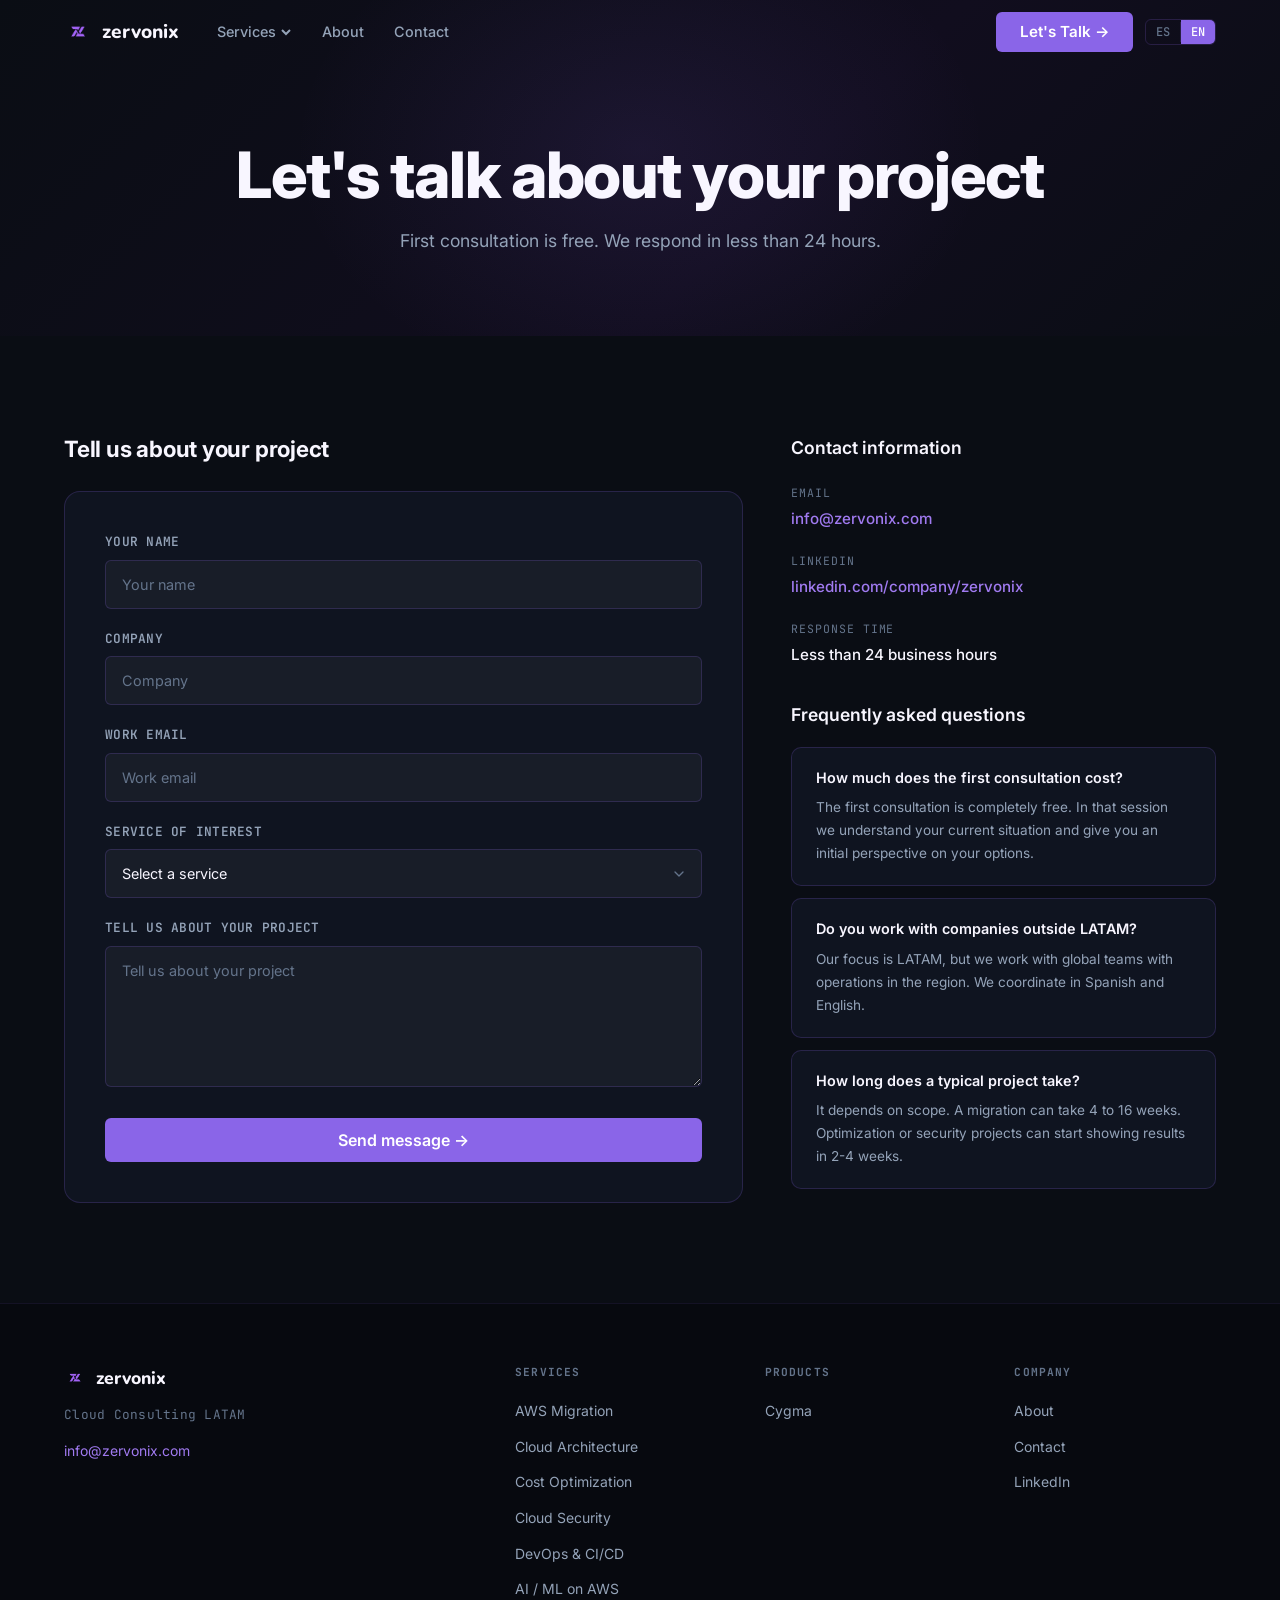
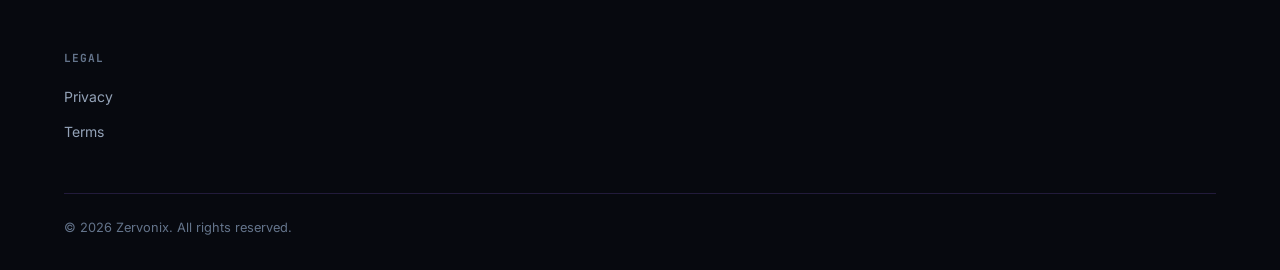
==== commit 2600eb26: "feat: add Products section with Cygma landing page - Add Products column to footer across all pages " ====
--- a/contacto.html
+++ b/contacto.html
@@ -226,6 +226,12 @@
         </ul>
       </div>
       <div>
+        <div class="footer__col-title" data-i18n="footer.products_col">Productos</div>
+        <ul class="footer__links">
+          <li><a href="productos/cygma.html" class="footer__link">Cygma</a></li>
+        </ul>
+      </div>
+      <div>
         <div class="footer__col-title" data-i18n="footer.company_col">Compañía</div>
         <ul class="footer__links">
           <li><a href="nosotros.html" class="footer__link" data-i18n="footer.about">Nosotros</a></li>
--- a/css/styles.css
+++ b/css/styles.css
@@ -28,14 +28,17 @@
   /* Spacing */
   --container-max: 1200px;
   --container-pad: 24px;
-  --section-py-desktop: 80px;
-  --section-py-mobile:  48px;
-  --card-gap: 20px;
+  --section-py-desktop: 100px;
+  --section-py-mobile:  60px;
+  --card-gap: 24px;
 
   /* Transitions */
   --transition-fast: 0.15s ease;
-  --transition-base: 0.2s ease;
-  --transition-slow: 0.3s ease;
+  --transition-base: 0.25s ease;
+  --transition-slow: 0.4s ease;
+
+  /* Glow Effects */
+  --glow-opacity: 0.15;
 
   /* Radii */
   --radius-sm:  6px;
@@ -246,6 +249,13 @@
   background: rgba(255, 153, 0, 0.08);
 }
 
+.badge--minimal {
+  background: transparent;
+  border: none;
+  padding: 0;
+  font-size: 0.85rem;
+}
+
 /* ============================================================
    RESPONSIVE BASE
    ============================================================ */
--- a/css/components.css
+++ b/css/components.css
@@ -308,14 +308,79 @@
   pointer-events: none;
 }
 
+.hero__inner {
+  display: grid;
+  grid-template-columns: 1fr 1fr;
+  gap: 48px;
+  align-items: center;
+}
+
 .hero__content {
-  max-width: 720px;
   position: relative;
   z-index: 1;
 }
 
-.hero__badge {
-  margin-bottom: 24px;
+.hero__visual {
+  display: flex;
+  align-items: center;
+  justify-content: center;
+  position: relative;
+  z-index: 1;
+}
+
+.hero__svg {
+  width: 100%;
+  max-width: 500px;
+  opacity: 0.92;
+  animation: hero-float 6s ease-in-out infinite;
+}
+
+@keyframes hero-float {
+  0%, 100% { transform: translateY(0); }
+  50%       { transform: translateY(-14px); }
+}
+
+@media (max-width: 900px) {
+  .hero__inner {
+    grid-template-columns: 1fr;
+    gap: 40px;
+  }
+  .hero__visual {
+    order: -1;
+  }
+  .hero__svg {
+    max-width: 340px;
+    animation: none;
+  }
+  .hero__actions {
+    flex-wrap: nowrap;
+  }
+  .hero__actions .btn {
+    flex: 1;
+    min-width: 0;
+  }
+}
+
+.hero__brand-row {
+  display: flex;
+  align-items: center;
+  gap: 20px;
+  margin-bottom: 28px;
+}
+
+.hero__isotipo {
+  width: 108px;
+  height: 108px;
+  object-fit: contain;
+  flex-shrink: 0;
+  filter: drop-shadow(0 0 32px rgba(138, 101, 232, 0.55));
+}
+
+@media (max-width: 640px) {
+  .hero__isotipo {
+    width: 72px;
+    height: 72px;
+  }
 }
 
 .hero__title {
@@ -329,7 +394,7 @@
 .hero__subtitle {
   font-size: 1.3rem;
   color: var(--color-purple-bright);
-  font-weight: 500;
+  font-weight: 400;
   margin-bottom: 16px;
   line-height: 1.4;
 }
@@ -375,7 +440,7 @@
 }
 
 .stats-bar__value {
-  font-size: 2.5rem;
+  font-size: 2.75rem;
   font-weight: 800;
   color: var(--color-purple-bright);
   line-height: 1;
@@ -387,7 +452,7 @@
   font-size: 0.82rem;
   color: var(--color-text-muted);
   font-weight: 500;
-  letter-spacing: 0.03em;
+  letter-spacing: 0.05em;
   text-transform: uppercase;
 }
 
@@ -427,9 +492,10 @@
 }
 
 .challenge__option:hover {
-  border-color: rgba(138, 101, 232, 0.45);
-  color: var(--color-white);
-  background: rgba(138, 101, 232, 0.06);
+  border-color: var(--color-purple);
+  background: rgba(138, 101, 232, 0.05);
+  color: var(--color-white);
+  transform: translateY(-2px);
 }
 
 .challenge__option.active {
@@ -440,9 +506,16 @@
 }
 
 .challenge__option-icon {
-  font-size: 1.4rem;
+  display: flex;
+  align-items: center;
+  justify-content: center;
   flex-shrink: 0;
-  line-height: 1;
+  color: var(--color-purple-bright);
+}
+
+.challenge__option-icon svg {
+  width: 24px;
+  height: 24px;
 }
 
 .challenge__description {
@@ -510,9 +583,20 @@
 }
 
 .service-card__icon {
-  font-size: 2rem;
+  width: 48px;
+  height: 48px;
+  display: flex;
+  align-items: center;
+  justify-content: center;
+  background: rgba(138, 101, 232, 0.1);
+  border-radius: 12px;
   margin-bottom: 16px;
-  line-height: 1;
+  color: var(--color-purple-bright);
+}
+
+.service-card__icon svg {
+  width: 24px;
+  height: 24px;
 }
 
 .service-card__title {
@@ -536,17 +620,23 @@
   font-weight: 600;
   display: inline-flex;
   align-items: center;
-  gap: 4px;
+  gap: 6px;
   transition: gap var(--transition-fast), color var(--transition-fast);
   text-decoration: none;
 }
 
-.service-card:hover .service-card__link {
-  gap: 8px;
+.service-card__link svg {
+  width: 16px;
+  height: 16px;
+  transition: transform var(--transition-fast);
+}
+
+.service-card:hover .service-card__link svg {
+  transform: translateX(4px);
 }
 
 .service-card--coming-soon {
-  opacity: 0.6;
+  opacity: 0.7;
   pointer-events: none;
 }
 
@@ -565,87 +655,43 @@
 /* ============================================================
    AWS PARTNER
    ============================================================ */
-.aws-partner {
+/* ============================================================
+   AWS EXPERTISE (replaces AWS Partner)
+   ============================================================ */
+.aws-expertise {
   background: var(--color-bg-elevated);
   border-top: 1px solid var(--color-border);
   border-bottom: 1px solid var(--color-border);
 }
 
-.aws-partner__inner {
-  display: flex;
-  align-items: center;
-  gap: 48px;
-}
-
-.aws-partner__badge {
-  flex-shrink: 0;
-  width: 120px;
-  height: 120px;
-  border: 2px solid rgba(255, 153, 0, 0.4);
-  border-radius: var(--radius-lg);
-  background: rgba(255, 153, 0, 0.06);
-  display: flex;
-  flex-direction: column;
-  align-items: center;
+.aws-expertise__certs {
+  display: flex;
+  flex-wrap: wrap;
   justify-content: center;
-  gap: 6px;
-  padding: 16px;
-}
-
-.aws-partner__badge-logo {
-  font-size: 1.6rem;
-  font-weight: 900;
-  color: var(--color-aws);
-  font-family: var(--font-brand);
-  letter-spacing: -0.02em;
-  line-height: 1;
-}
-
-.aws-partner__badge-sub {
-  font-size: 0.6rem;
-  color: var(--color-aws);
-  font-family: var(--font-mono);
-  text-align: center;
-  line-height: 1.4;
-  opacity: 0.85;
-  text-transform: uppercase;
-  letter-spacing: 0.04em;
-}
-
-.aws-partner__content h2 {
-  color: var(--color-white);
-  margin-bottom: 12px;
-}
-
-.aws-partner__content p {
-  max-width: 520px;
-  font-size: 0.95rem;
-}
-
-.aws-partner__certs {
-  display: flex;
-  flex-wrap: wrap;
-  gap: 8px;
-  margin-top: 20px;
+  gap: 12px;
 }
 
 .aws-cert-badge {
   display: inline-flex;
   align-items: center;
-  gap: 6px;
-  padding: 5px 12px;
-  border-radius: var(--radius-sm);
-  font-size: 0.78rem;
-  font-family: var(--font-mono);
+  gap: 8px;
+  padding: 12px 20px;
+  border-radius: 8px;
+  font-size: 0.9rem;
+  font-weight: 500;
   color: var(--color-aws);
   background: rgba(255, 153, 0, 0.08);
-  border: 1px solid rgba(255, 153, 0, 0.25);
-}
-
-@media (max-width: 640px) {
-  .aws-partner__inner { flex-direction: column; align-items: flex-start; gap: 24px; }
-  .aws-partner__badge { width: 80px; height: 80px; }
-  .aws-partner__badge-logo { font-size: 1.2rem; }
+  border: 1px solid rgba(255, 153, 0, 0.2);
+  transition: all var(--transition-base);
+}
+
+.aws-cert-badge:hover {
+  background: rgba(255, 153, 0, 0.12);
+  border-color: rgba(255, 153, 0, 0.35);
+}
+
+.aws-cert-badge svg {
+  flex-shrink: 0;
 }
 
 /* ============================================================
@@ -676,6 +722,7 @@
   font-weight: 700;
   letter-spacing: 0.1em;
   margin-bottom: 16px;
+  opacity: 0.6;
 }
 
 .why__item-title {
@@ -762,10 +809,10 @@
    ============================================================ */
 .cta-final {
   background: linear-gradient(135deg, #1a0f2e 0%, #0d1117 100%);
-  border-top: 1px solid rgba(138, 101, 232, 0.2);
-  border-bottom: 1px solid rgba(138, 101, 232, 0.2);
+  border-top: 1px solid rgba(138, 101, 232, 0.15);
+  border-bottom: 1px solid rgba(138, 101, 232, 0.15);
   text-align: center;
-  padding: 96px 0;
+  padding: 100px 0;
   position: relative;
   overflow: hidden;
 }
@@ -806,13 +853,13 @@
 .footer {
   background: #07090f;
   padding: 60px 0 32px;
-  border-top: 1px solid var(--color-border);
+  border-top: 1px solid rgba(138, 101, 232, 0.1);
 }
 
 .footer__inner {
   display: grid;
   grid-template-columns: 2fr 1fr 1fr 1fr;
-  gap: 40px;
+  gap: 48px;
   margin-bottom: 48px;
 }
 
@@ -1417,3 +1464,154 @@
   .values__grid { grid-template-columns: repeat(2, 1fr); }
   .certs-grid { grid-template-columns: 1fr; max-width: 100%; }
 }
+
+/* ============================================================
+   SCROLL ANIMATIONS
+   ============================================================ */
+.fade-in-on-scroll {
+  opacity: 0;
+  transform: translateY(20px);
+  transition: opacity 0.6s ease, transform 0.6s ease;
+}
+
+.fade-in-on-scroll.visible {
+  opacity: 1;
+  transform: translateY(0);
+}
+
+/* Stagger delays for grouped elements */
+.stagger-1 { transition-delay: 0.1s; }
+.stagger-2 { transition-delay: 0.2s; }
+.stagger-3 { transition-delay: 0.3s; }
+.stagger-4 { transition-delay: 0.4s; }
+.stagger-5 { transition-delay: 0.5s; }
+.stagger-6 { transition-delay: 0.6s; }
+
+/* Hero-specific animations */
+.hero__content {
+  opacity: 0;
+  transform: translateX(-30px);
+  transition: opacity 0.7s ease 0.2s, transform 0.7s ease 0.2s;
+}
+
+.hero__content.visible {
+  opacity: 1;
+  transform: translateX(0);
+}
+
+.hero__visual {
+  opacity: 0;
+  transition: opacity 0.6s ease 0.4s;
+}
+
+.hero__visual.visible {
+  opacity: 1;
+}
+
+/* Button pulse animation for CTA */
+@keyframes subtle-pulse {
+  0%, 100% { box-shadow: 0 8px 24px rgba(138, 101, 232, 0.25); }
+  50% { box-shadow: 0 8px 32px rgba(138, 101, 232, 0.4); }
+}
+
+.btn--pulse {
+  animation: subtle-pulse 3s ease-in-out infinite;
+}
+
+/* ============================================================
+   EXPERTISE SECTION (replaces Team Cards)
+   ============================================================ */
+.expertise {
+  text-align: center;
+}
+
+.expertise__metrics {
+  display: grid;
+  grid-template-columns: repeat(4, 1fr);
+  gap: 32px;
+  padding: 48px 40px;
+  background: rgba(138, 101, 232, 0.05);
+  border: 1px solid rgba(138, 101, 232, 0.15);
+  border-radius: 16px;
+  margin-bottom: 32px;
+}
+
+.expertise__metric {
+  text-align: center;
+}
+
+.expertise__metric-value {
+  font-size: 2.75rem;
+  font-weight: 800;
+  color: var(--color-purple-bright);
+  font-family: var(--font-brand);
+  line-height: 1;
+  margin-bottom: 8px;
+}
+
+.expertise__metric-label {
+  font-size: 0.9rem;
+  color: var(--color-text-secondary);
+  font-weight: 500;
+}
+
+.expertise__specialties {
+  display: flex;
+  flex-wrap: wrap;
+  justify-content: center;
+  gap: 12px;
+}
+
+.expertise__specialty {
+  display: inline-flex;
+  align-items: center;
+  gap: 8px;
+  padding: 10px 18px;
+  background: rgba(138, 101, 232, 0.08);
+  border: 1px solid rgba(138, 101, 232, 0.2);
+  border-radius: 8px;
+  font-size: 0.88rem;
+  font-weight: 500;
+  color: var(--color-purple-bright);
+  transition: all var(--transition-base);
+}
+
+.expertise__specialty:hover {
+  background: rgba(138, 101, 232, 0.12);
+  border-color: rgba(138, 101, 232, 0.35);
+}
+
+.expertise__specialty svg {
+  width: 18px;
+  height: 18px;
+  stroke-width: 1.5;
+}
+
+@media (max-width: 900px) {
+  .expertise__metrics {
+    grid-template-columns: repeat(2, 1fr);
+    gap: 24px;
+    padding: 32px 24px;
+  }
+}
+
+@media (max-width: 640px) {
+  .expertise__metrics {
+    grid-template-columns: 1fr 1fr;
+    gap: 20px;
+    padding: 28px 20px;
+  }
+
+  .expertise__metric-value {
+    font-size: 2.25rem;
+  }
+
+  .expertise__specialties {
+    gap: 8px;
+  }
+
+  .expertise__specialty {
+    padding: 8px 14px;
+    font-size: 0.82rem;
+  }
+}
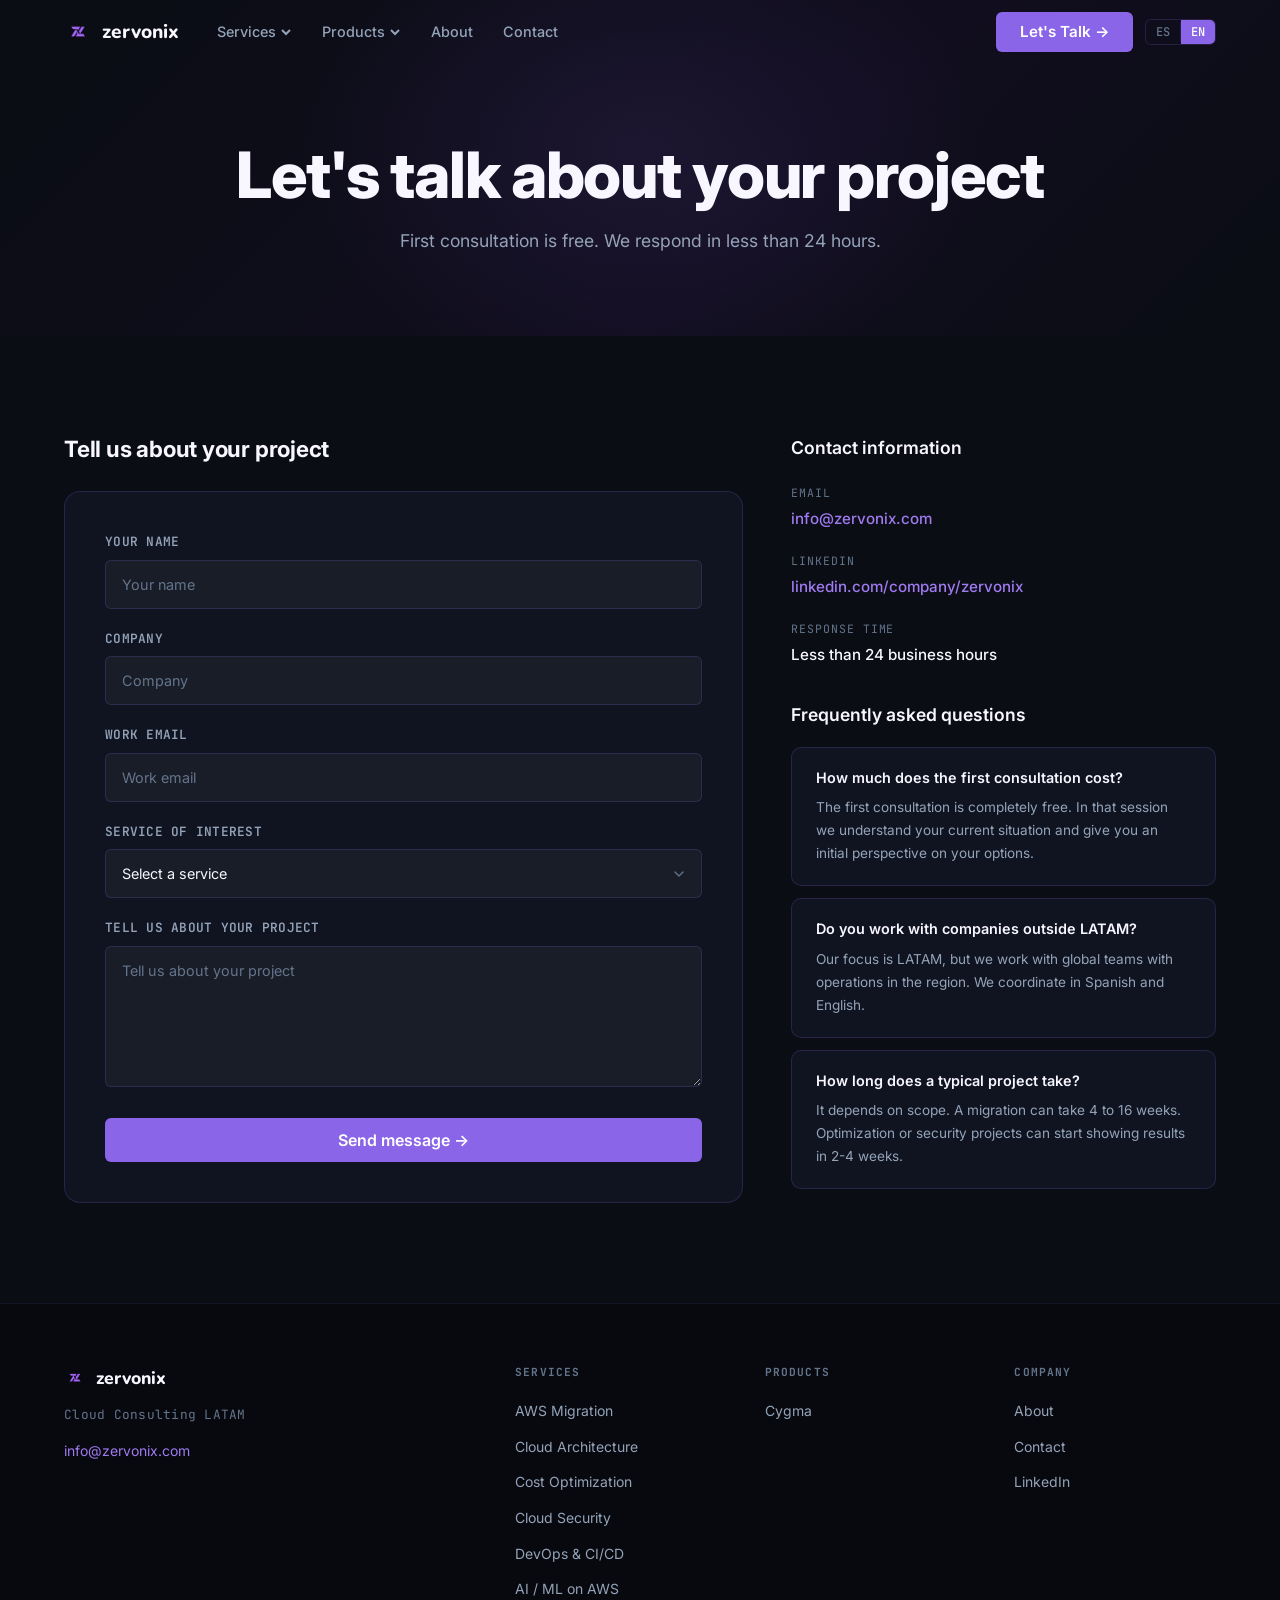
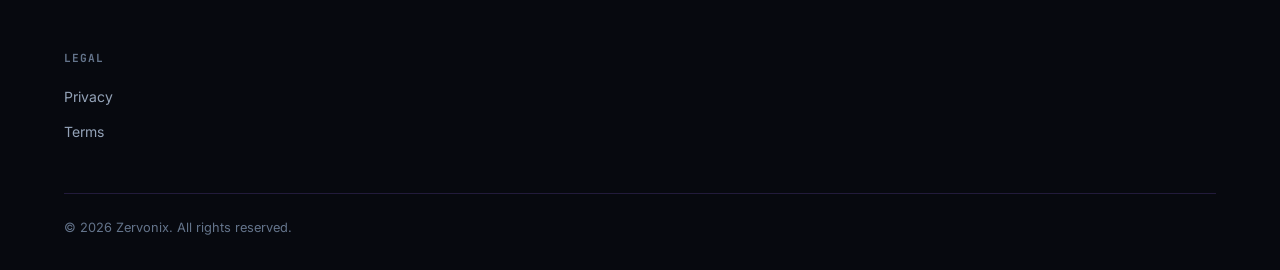
==== commit a22b074c: "feat: add Products dropdown to navigation header - Add Productos dropdown with Cygma link to nav in " ====
--- a/contacto.html
+++ b/contacto.html
@@ -36,6 +36,15 @@
           <span class="nav__dropdown-item" role="menuitem"><span data-i18n="nav.aiml">AI / ML en AWS</span><span class="soon" data-i18n="nav.coming_soon">(Próximamente)</span></span>
         </div>
       </li>
+      <li class="nav__dropdown">
+        <button class="nav__link" id="nav-products-btn" aria-expanded="false" aria-haspopup="true">
+          <span data-i18n="footer.products_col">Productos</span>
+          <svg width="12" height="12" viewBox="0 0 12 12" fill="none" stroke="currentColor" stroke-width="2"><polyline points="2,4 6,8 10,4"/></svg>
+        </button>
+        <div class="nav__dropdown-menu" role="menu">
+          <a href="productos/cygma.html" class="nav__dropdown-item" role="menuitem">Cygma</a>
+        </div>
+      </li>
       <li><a href="nosotros.html" class="nav__link" data-i18n="nav.about">Nosotros</a></li>
       <li><a href="contacto.html" class="nav__link" data-i18n="nav.contact">Contacto</a></li>
     </ul>
@@ -54,6 +63,7 @@
 </nav>
 <div class="mobile-menu" id="mobile-menu">
   <a href="servicios/aws-migration.html" class="mobile-menu__link" data-i18n="nav.migration">Migración AWS</a>
+  <a href="productos/cygma.html" class="mobile-menu__link">Cygma</a>
   <a href="nosotros.html" class="mobile-menu__link" data-i18n="nav.about">Nosotros</a>
   <a href="contacto.html" class="mobile-menu__link" data-i18n="nav.contact">Contacto</a>
   <div class="mobile-menu__actions">
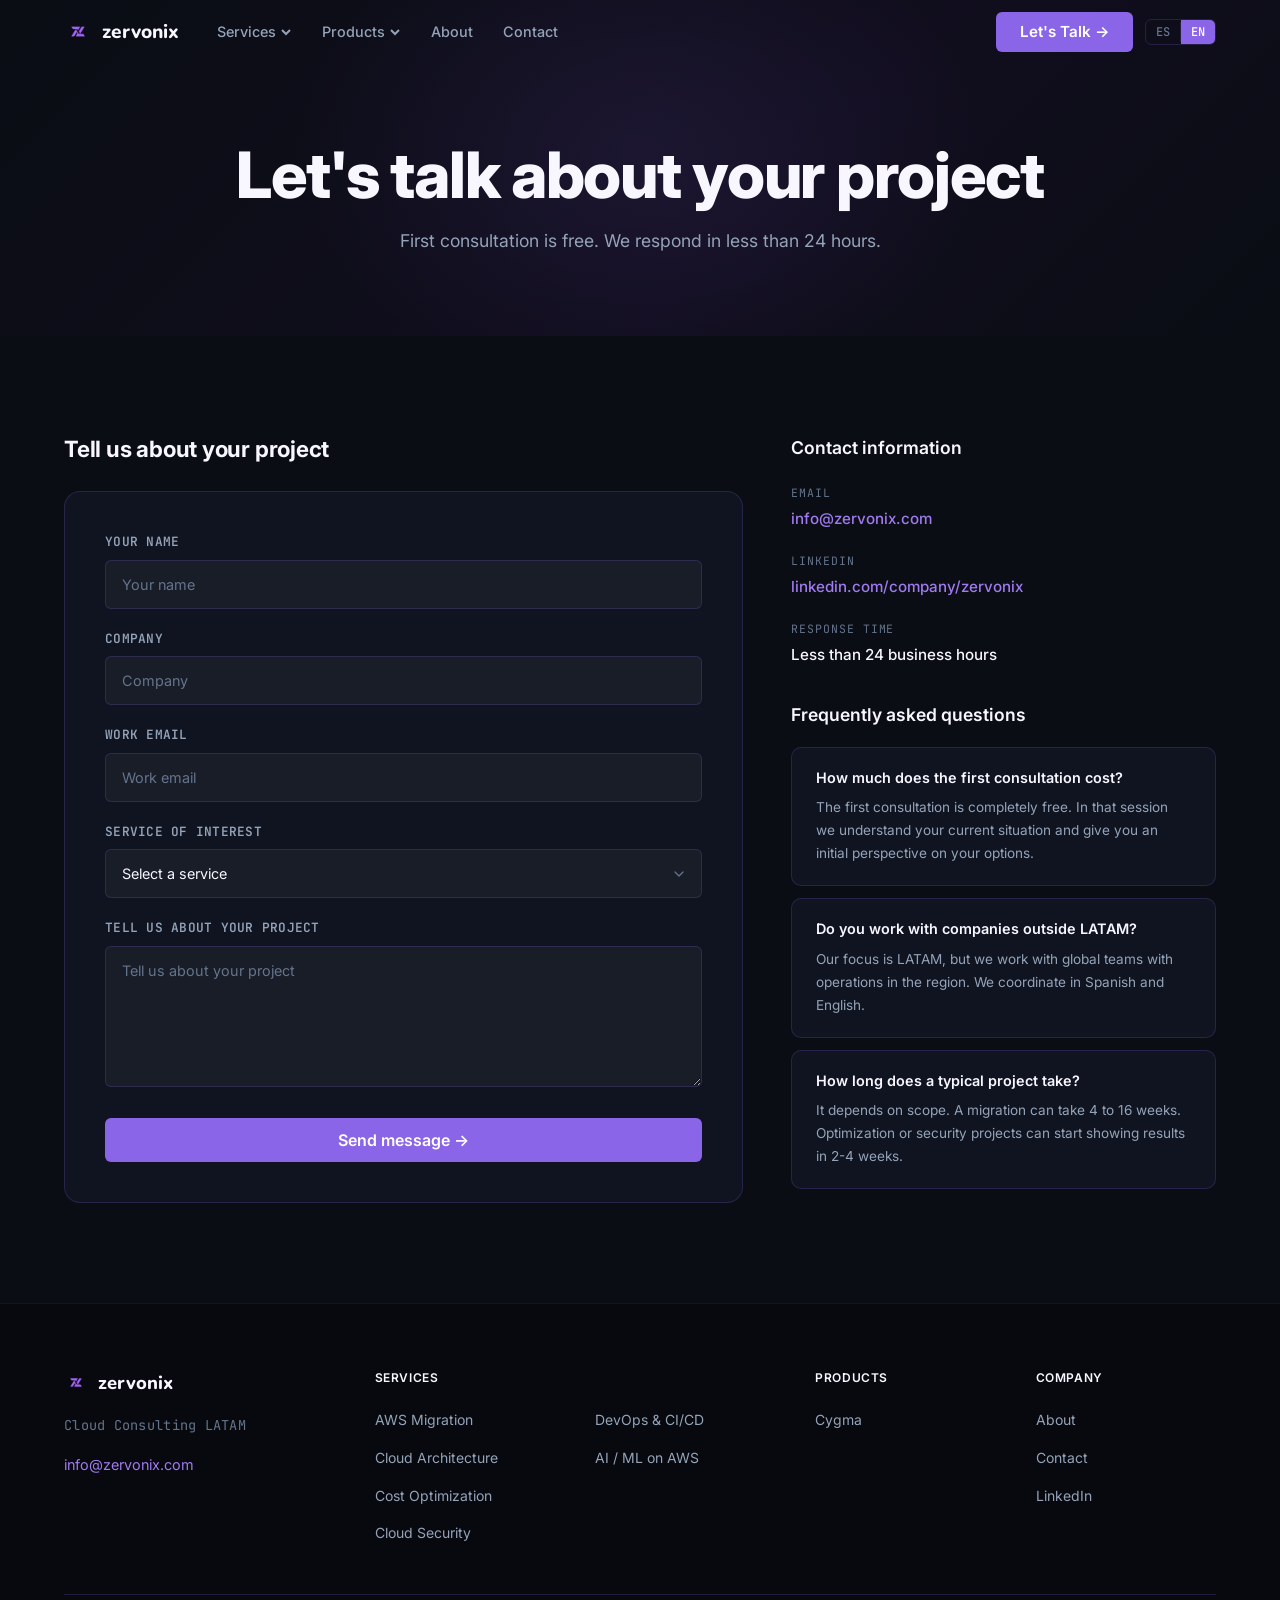
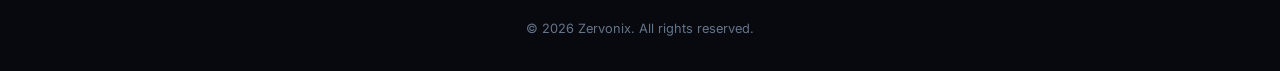
==== commit 135ed50a: "style: reorganize footer layout for cleaner structure - Update grid to 5 columns with better distrib" ====
--- a/contacto.html
+++ b/contacto.html
@@ -216,44 +216,42 @@
 <footer class="footer">
   <div class="container">
     <div class="footer__inner">
-      <div>
-        <div class="footer__brand-logo">
+      <div class="footer__brand">
+        <a href="index.html" class="footer__brand-logo">
           <img src="assets/logo-mark.png" alt="Zervonix" width="24" height="24">
-          <span style="font-family:'Nunito',sans-serif;font-weight:800">zervonix</span>
-        </div>
+          <span>zervonix</span>
+        </a>
         <p class="footer__tagline" data-i18n="footer.tagline">Cloud Consulting LATAM</p>
         <a href="mailto:info@zervonix.com" class="footer__email">info@zervonix.com</a>
       </div>
-      <div>
+      <div class="footer__col">
         <div class="footer__col-title" data-i18n="footer.services_col">Servicios</div>
         <ul class="footer__links">
           <li><a href="servicios/aws-migration.html" class="footer__link" data-i18n="nav.migration">Migración AWS</a></li>
           <li><a href="contacto.html" class="footer__link" data-i18n="nav.architecture">Arquitectura Cloud</a></li>
           <li><a href="contacto.html" class="footer__link" data-i18n="nav.costs">Optimización de Costos</a></li>
           <li><a href="contacto.html" class="footer__link" data-i18n="nav.security">Seguridad Cloud</a></li>
+        </ul>
+      </div>
+      <div class="footer__col">
+        <div class="footer__col-title">&nbsp;</div>
+        <ul class="footer__links">
           <li><a href="contacto.html" class="footer__link" data-i18n="nav.devops">DevOps &amp; CI/CD</a></li>
           <li><a href="contacto.html" class="footer__link" data-i18n="nav.aiml">AI / ML en AWS</a></li>
         </ul>
       </div>
-      <div>
+      <div class="footer__col">
         <div class="footer__col-title" data-i18n="footer.products_col">Productos</div>
         <ul class="footer__links">
           <li><a href="productos/cygma.html" class="footer__link">Cygma</a></li>
         </ul>
       </div>
-      <div>
+      <div class="footer__col">
         <div class="footer__col-title" data-i18n="footer.company_col">Compañía</div>
         <ul class="footer__links">
           <li><a href="nosotros.html" class="footer__link" data-i18n="footer.about">Nosotros</a></li>
           <li><a href="contacto.html" class="footer__link" data-i18n="footer.contact">Contacto</a></li>
-          <li><a href="https://linkedin.com/company/zervonix" class="footer__link" target="_blank" rel="noopener noreferrer" data-i18n="footer.linkedin">LinkedIn</a></li>
-        </ul>
-      </div>
-      <div>
-        <div class="footer__col-title" data-i18n="footer.legal_col">Legal</div>
-        <ul class="footer__links">
-          <li><a href="#" class="footer__link" data-i18n="footer.privacy">Privacidad</a></li>
-          <li><a href="#" class="footer__link" data-i18n="footer.terms">Términos</a></li>
+          <li><a href="https://linkedin.com/company/zervonix" class="footer__link" target="_blank" rel="noopener noreferrer">LinkedIn</a></li>
         </ul>
       </div>
     </div>
--- a/css/components.css
+++ b/css/components.css
@@ -852,15 +852,21 @@
    ============================================================ */
 .footer {
   background: #07090f;
-  padding: 60px 0 32px;
+  padding: 64px 0 32px;
   border-top: 1px solid rgba(138, 101, 232, 0.1);
 }
 
 .footer__inner {
   display: grid;
-  grid-template-columns: 2fr 1fr 1fr 1fr;
-  gap: 48px;
+  grid-template-columns: 1.5fr repeat(4, 1fr);
+  gap: 40px;
   margin-bottom: 48px;
+}
+
+.footer__brand {
+  display: flex;
+  flex-direction: column;
+  gap: 16px;
 }
 
 .footer__brand-logo {
@@ -869,51 +875,57 @@
   gap: 10px;
   font-family: var(--font-brand);
   font-weight: 800;
-  font-size: 1.1rem;
-  color: var(--color-white);
-  margin-bottom: 12px;
+  font-size: 1.15rem;
+  color: var(--color-white);
   text-decoration: none;
 }
 
 .footer__brand-logo img {
-  width: 22px;
-  height: 22px;
+  width: 24px;
+  height: 24px;
   object-fit: contain;
 }
 
 .footer__tagline {
-  font-size: 0.8rem;
+  font-size: 0.85rem;
   color: var(--color-text-muted);
-  margin-bottom: 12px;
   font-family: var(--font-mono);
   letter-spacing: 0.02em;
 }
 
 .footer__email {
-  font-size: 0.875rem;
+  font-size: 0.9rem;
   color: var(--color-purple-bright);
   transition: color var(--transition-fast);
+  display: inline-flex;
+  align-items: center;
+  gap: 8px;
 }
 
 .footer__email:hover {
   color: var(--color-white);
 }
 
+.footer__col {
+  display: flex;
+  flex-direction: column;
+}
+
 .footer__col-title {
-  font-size: 0.7rem;
-  font-weight: 700;
-  color: var(--color-text-muted);
-  letter-spacing: 0.1em;
+  font-size: 0.75rem;
+  font-weight: 600;
+  color: var(--color-white);
+  letter-spacing: 0.05em;
   text-transform: uppercase;
-  margin-bottom: 16px;
-  font-family: var(--font-mono);
+  margin-bottom: 20px;
+  font-family: var(--font-sans);
 }
 
 .footer__links {
   list-style: none;
   display: flex;
   flex-direction: column;
-  gap: 10px;
+  gap: 12px;
 }
 
 .footer__link {
@@ -924,7 +936,7 @@
 }
 
 .footer__link:hover {
-  color: var(--color-white);
+  color: var(--color-purple-bright);
 }
 
 .footer__bottom {
@@ -932,7 +944,7 @@
   padding-top: 24px;
   display: flex;
   align-items: center;
-  justify-content: space-between;
+  justify-content: center;
 }
 
 .footer__copyright {
@@ -940,12 +952,40 @@
   color: var(--color-text-muted);
 }
 
-@media (max-width: 900px) {
-  .footer__inner { grid-template-columns: 1fr 1fr; gap: 32px; }
-}
+@media (max-width: 1024px) {
+  .footer__inner {
+    grid-template-columns: repeat(3, 1fr);
+    gap: 32px;
+  }
+  .footer__brand {
+    grid-column: 1 / -1;
+    flex-direction: row;
+    align-items: center;
+    justify-content: space-between;
+    padding-bottom: 24px;
+    border-bottom: 1px solid var(--color-border);
+  }
+}
+
 @media (max-width: 640px) {
-  .footer__inner { grid-template-columns: 1fr; gap: 28px; }
-  .footer__bottom { flex-direction: column; gap: 12px; text-align: center; }
+  .footer__inner {
+    grid-template-columns: 1fr 1fr;
+    gap: 28px;
+  }
+  .footer__brand {
+    flex-direction: column;
+    align-items: flex-start;
+    gap: 12px;
+  }
+  .footer__bottom {
+    text-align: center;
+  }
+}
+
+@media (max-width: 400px) {
+  .footer__inner {
+    grid-template-columns: 1fr;
+  }
 }
 
 /* ============================================================
